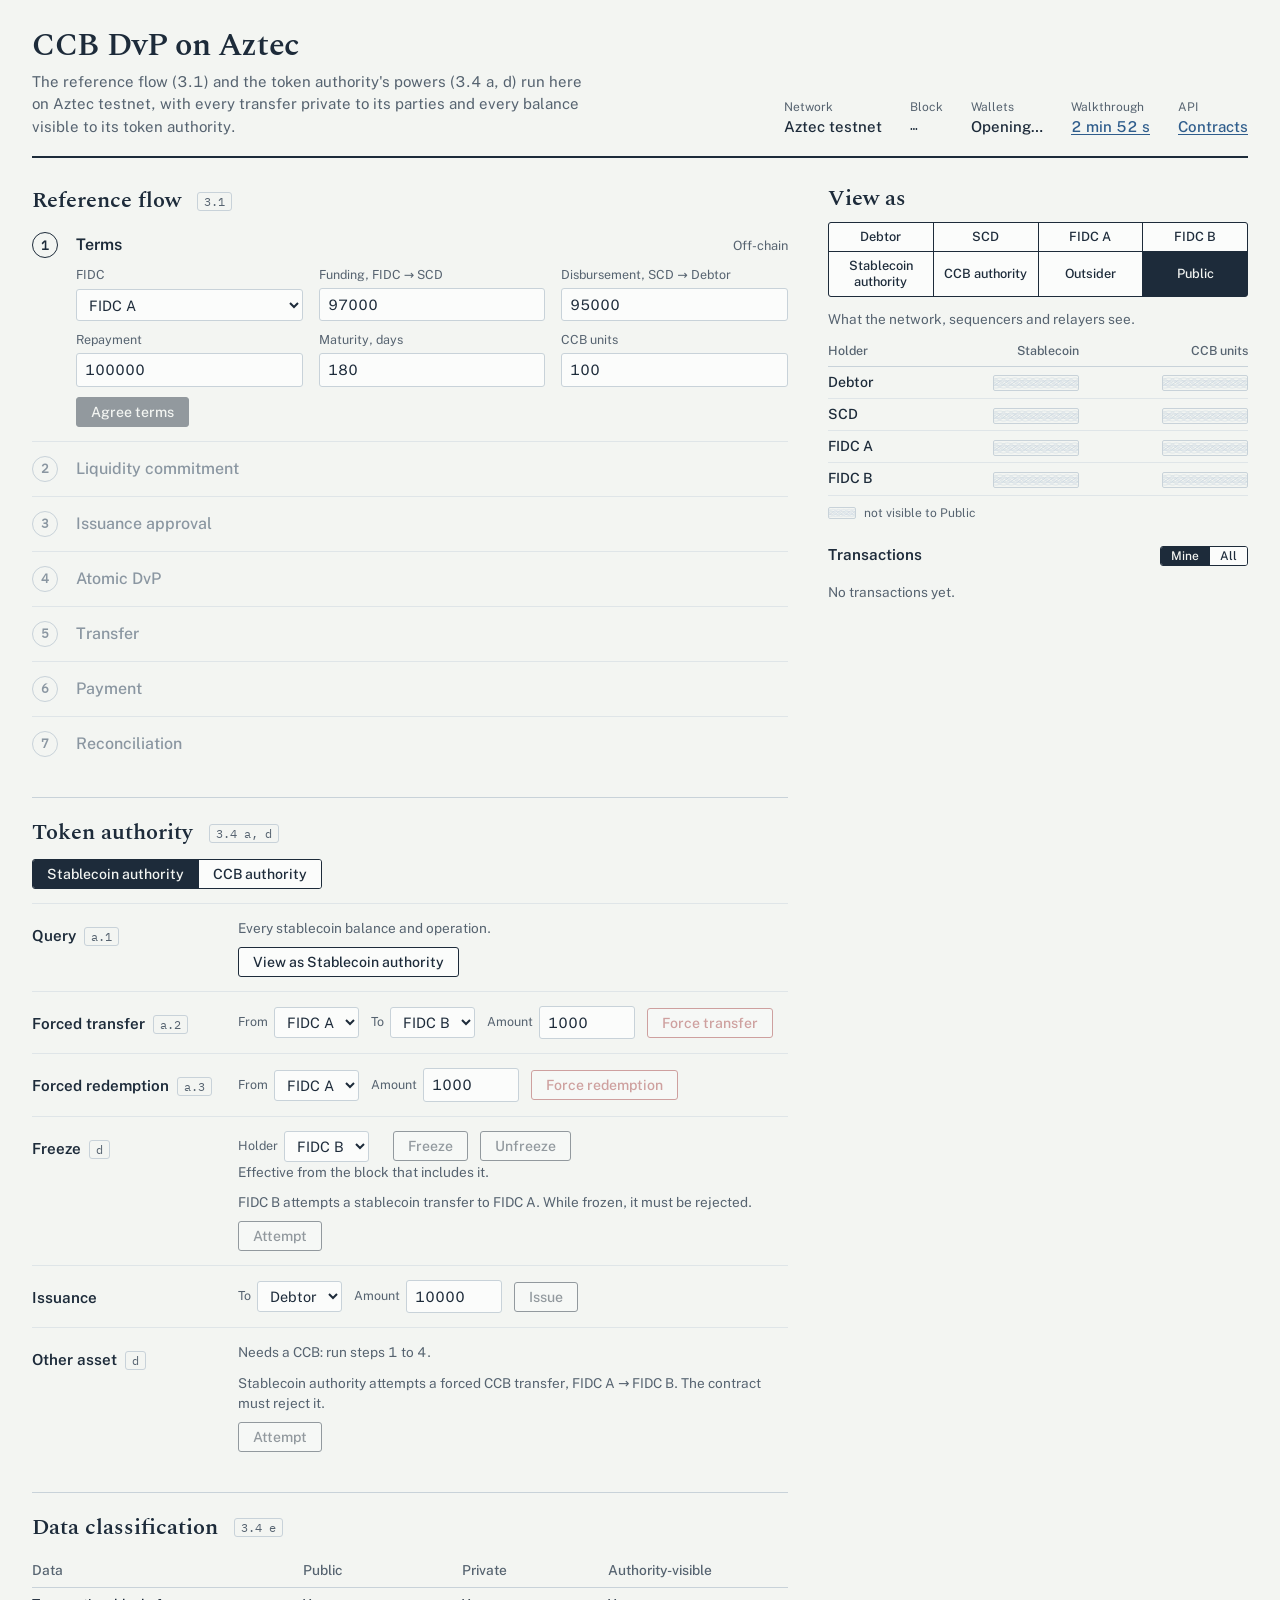
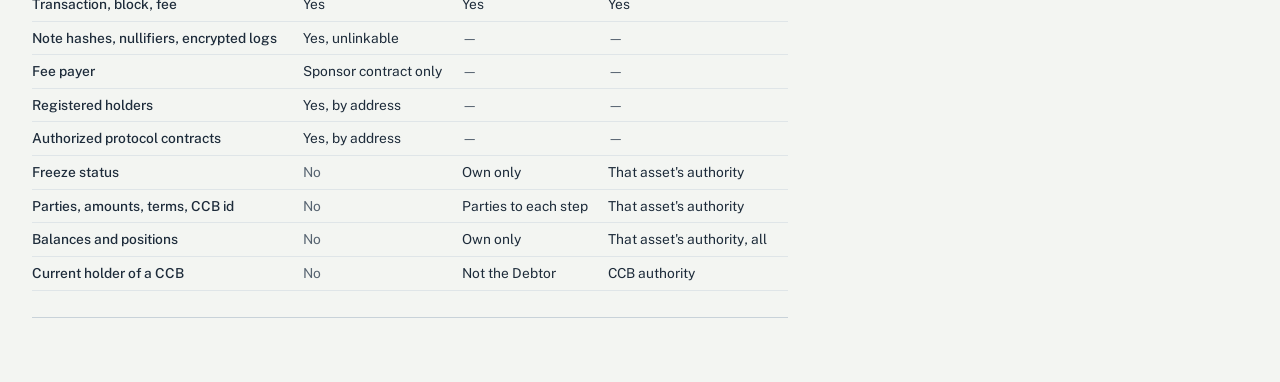
==== index.html @ a8e17a7b "One wallet for all institutions; page renders before the wallets open Co-Authored-By: Claude Opus 5." ====
<!doctype html>
<html lang="en">
  <head>
    <meta charset="UTF-8" />
    <meta name="viewport" content="width=device-width, initial-scale=1.0" />
    <title>CCB DvP on Aztec</title>
    <script>
      // Proving uses every core only in a cross-origin-isolated page. Where the host does not send the headers for it,
      // a service worker adds them; the page reloads once under it.
      if (!window.crossOriginIsolated && window.isSecureContext && 'serviceWorker' in navigator) {
        navigator.serviceWorker.register('coi-sw.js').then(function (registration) {
          if (navigator.serviceWorker.controller || sessionStorage.getItem('coi-reloaded')) return;
          var reload = function () {
            sessionStorage.setItem('coi-reloaded', '1');
            location.reload();
          };
          var worker = registration.active ? null : registration.installing || registration.waiting;
          if (!worker) return reload();
          worker.addEventListener('statechange', function () {
            if (worker.state === 'activated') reload();
          });
        });
      }
    </script>
    <script type="module" crossorigin src="./assets/demo-CccMQCyT.js"></script>
    <link rel="modulepreload" crossorigin href="./assets/client-Dk03ZQOG.js">
    <link rel="modulepreload" crossorigin href="./assets/narration-2aV3wpRt.js">
    <link rel="stylesheet" crossorigin href="./assets/client-BDe3JNSp.css">
  </head>
  <body>
    <div id="root"></div>
  </body>
</html>
---- assets/client-BDe3JNSp.css ----
@font-face{font-family:Spectral;font-style:normal;font-display:swap;font-weight:500;src:url(./spectral-cyrillic-ext-500-normal-bcG1qx3J.woff2) format("woff2"),url(./spectral-cyrillic-ext-500-normal-B5u3KHyE.woff) format("woff");unicode-range:U+0460-052F,U+1C80-1C8A,U+20B4,U+2DE0-2DFF,U+A640-A69F,U+FE2E-FE2F}@font-face{font-family:Spectral;font-style:normal;font-display:swap;font-weight:500;src:url(./spectral-cyrillic-500-normal-medSbGbm.woff2) format("woff2"),url(./spectral-cyrillic-500-normal-CNC_J6mt.woff) format("woff");unicode-range:U+0301,U+0400-045F,U+0490-0491,U+04B0-04B1,U+2116}@font-face{font-family:Spectral;font-style:normal;font-display:swap;font-weight:500;src:url(./spectral-vietnamese-500-normal-qnENts6X.woff2) format("woff2"),url(./spectral-vietnamese-500-normal-BfZg6KYt.woff) format("woff");unicode-range:U+0102-0103,U+0110-0111,U+0128-0129,U+0168-0169,U+01A0-01A1,U+01AF-01B0,U+0300-0301,U+0303-0304,U+0308-0309,U+0323,U+0329,U+1EA0-1EF9,U+20AB}@font-face{font-family:Spectral;font-style:normal;font-display:swap;font-weight:500;src:url(./spectral-latin-ext-500-normal-CC9VEg_t.woff2) format("woff2"),url(./spectral-latin-ext-500-normal-Bmnp8FUT.woff) format("woff");unicode-range:U+0100-02BA,U+02BD-02C5,U+02C7-02CC,U+02CE-02D7,U+02DD-02FF,U+0304,U+0308,U+0329,U+1D00-1DBF,U+1E00-1E9F,U+1EF2-1EFF,U+2020,U+20A0-20AB,U+20AD-20C0,U+2113,U+2C60-2C7F,U+A720-A7FF}@font-face{font-family:Spectral;font-style:normal;font-display:swap;font-weight:500;src:url(./spectral-latin-500-normal-nNjq7_Cd.woff2) format("woff2"),url(./spectral-latin-500-normal-PrYyf_gG.woff) format("woff");unicode-range:U+0000-00FF,U+0131,U+0152-0153,U+02BB-02BC,U+02C6,U+02DA,U+02DC,U+0304,U+0308,U+0329,U+2000-206F,U+20AC,U+2122,U+2191,U+2193,U+2212,U+2215,U+FEFF,U+FFFD}@font-face{font-family:Spectral;font-style:normal;font-display:swap;font-weight:600;src:url(./spectral-cyrillic-ext-600-normal-CvRHnPuy.woff2) format("woff2"),url(./spectral-cyrillic-ext-600-normal-BVATWin6.woff) format("woff");unicode-range:U+0460-052F,U+1C80-1C8A,U+20B4,U+2DE0-2DFF,U+A640-A69F,U+FE2E-FE2F}@font-face{font-family:Spectral;font-style:normal;font-display:swap;font-weight:600;src:url(./spectral-cyrillic-600-normal-Dl75bDKp.woff2) format("woff2"),url(./spectral-cyrillic-600-normal-veT-ELBO.woff) format("woff");unicode-range:U+0301,U+0400-045F,U+0490-0491,U+04B0-04B1,U+2116}@font-face{font-family:Spectral;font-style:normal;font-display:swap;font-weight:600;src:url(./spectral-vietnamese-600-normal-ZNiwCzjU.woff2) format("woff2"),url(./spectral-vietnamese-600-normal-esmjhrFa.woff) format("woff");unicode-range:U+0102-0103,U+0110-0111,U+0128-0129,U+0168-0169,U+01A0-01A1,U+01AF-01B0,U+0300-0301,U+0303-0304,U+0308-0309,U+0323,U+0329,U+1EA0-1EF9,U+20AB}@font-face{font-family:Spectral;font-style:normal;font-display:swap;font-weight:600;src:url(./spectral-latin-ext-600-normal-DKlDBbgb.woff2) format("woff2"),url(./spectral-latin-ext-600-normal-DnKmvInL.woff) format("woff");unicode-range:U+0100-02BA,U+02BD-02C5,U+02C7-02CC,U+02CE-02D7,U+02DD-02FF,U+0304,U+0308,U+0329,U+1D00-1DBF,U+1E00-1E9F,U+1EF2-1EFF,U+2020,U+20A0-20AB,U+20AD-20C0,U+2113,U+2C60-2C7F,U+A720-A7FF}@font-face{font-family:Spectral;font-style:normal;font-display:swap;font-weight:600;src:url(./spectral-latin-600-normal-DE3OxvnQ.woff2) format("woff2"),url(./spectral-latin-600-normal-DXnQJnYb.woff) format("woff");unicode-range:U+0000-00FF,U+0131,U+0152-0153,U+02BB-02BC,U+02C6,U+02DA,U+02DC,U+0304,U+0308,U+0329,U+2000-206F,U+20AC,U+2122,U+2191,U+2193,U+2212,U+2215,U+FEFF,U+FFFD}@font-face{font-family:Public Sans;font-style:normal;font-display:swap;font-weight:400;src:url(./public-sans-vietnamese-400-normal-TxZB8OSn.woff2) format("woff2"),url(./public-sans-vietnamese-400-normal-BO1meqcx.woff) format("woff");unicode-range:U+0102-0103,U+0110-0111,U+0128-0129,U+0168-0169,U+01A0-01A1,U+01AF-01B0,U+0300-0301,U+0303-0304,U+0308-0309,U+0323,U+0329,U+1EA0-1EF9,U+20AB}@font-face{font-family:Public Sans;font-style:normal;font-display:swap;font-weight:400;src:url(./public-sans-latin-ext-400-normal-mk90oQqJ.woff2) format("woff2"),url(./public-sans-latin-ext-400-normal-B02wwOdZ.woff) format("woff");unicode-range:U+0100-02BA,U+02BD-02C5,U+02C7-02CC,U+02CE-02D7,U+02DD-02FF,U+0304,U+0308,U+0329,U+1D00-1DBF,U+1E00-1E9F,U+1EF2-1EFF,U+2020,U+20A0-20AB,U+20AD-20C0,U+2113,U+2C60-2C7F,U+A720-A7FF}@font-face{font-family:Public Sans;font-style:normal;font-display:swap;font-weight:400;src:url(./public-sans-latin-400-normal-8Rpg0ruU.woff2) format("woff2"),url(./public-sans-latin-400-normal-SBbinRkI.woff) format("woff");unicode-range:U+0000-00FF,U+0131,U+0152-0153,U+02BB-02BC,U+02C6,U+02DA,U+02DC,U+0304,U+0308,U+0329,U+2000-206F,U+20AC,U+2122,U+2191,U+2193,U+2212,U+2215,U+FEFF,U+FFFD}@font-face{font-family:Public Sans;font-style:normal;font-display:swap;font-weight:500;src:url(./public-sans-vietnamese-500-normal-DjztbcKe.woff2) format("woff2"),url(./public-sans-vietnamese-500-normal-CXYe29CY.woff) format("woff");unicode-range:U+0102-0103,U+0110-0111,U+0128-0129,U+0168-0169,U+01A0-01A1,U+01AF-01B0,U+0300-0301,U+0303-0304,U+0308-0309,U+0323,U+0329,U+1EA0-1EF9,U+20AB}@font-face{font-family:Public Sans;font-style:normal;font-display:swap;font-weight:500;src:url(./public-sans-latin-ext-500-normal-DC-z7ASZ.woff2) format("woff2"),url(./public-sans-latin-ext-500-normal-BHCCp-na.woff) format("woff");unicode-range:U+0100-02BA,U+02BD-02C5,U+02C7-02CC,U+02CE-02D7,U+02DD-02FF,U+0304,U+0308,U+0329,U+1D00-1DBF,U+1E00-1E9F,U+1EF2-1EFF,U+2020,U+20A0-20AB,U+20AD-20C0,U+2113,U+2C60-2C7F,U+A720-A7FF}@font-face{font-family:Public Sans;font-style:normal;font-display:swap;font-weight:500;src:url(./public-sans-latin-500-normal-NlrCPXnF.woff2) format("woff2"),url(./public-sans-latin-500-normal-vCxiVFAq.woff) format("woff");unicode-range:U+0000-00FF,U+0131,U+0152-0153,U+02BB-02BC,U+02C6,U+02DA,U+02DC,U+0304,U+0308,U+0329,U+2000-206F,U+20AC,U+2122,U+2191,U+2193,U+2212,U+2215,U+FEFF,U+FFFD}@font-face{font-family:Public Sans;font-style:normal;font-display:swap;font-weight:600;src:url(./public-sans-vietnamese-600-normal-P4BtCUdw.woff2) format("woff2"),url(./public-sans-vietnamese-600-normal-CcnAzmUX.woff) format("woff");unicode-range:U+0102-0103,U+0110-0111,U+0128-0129,U+0168-0169,U+01A0-01A1,U+01AF-01B0,U+0300-0301,U+0303-0304,U+0308-0309,U+0323,U+0329,U+1EA0-1EF9,U+20AB}@font-face{font-family:Public Sans;font-style:normal;font-display:swap;font-weight:600;src:url(./public-sans-latin-ext-600-normal-DchWdWJ_.woff2) format("woff2"),url(./public-sans-latin-ext-600-normal-DfkbVac2.woff) format("woff");unicode-range:U+0100-02BA,U+02BD-02C5,U+02C7-02CC,U+02CE-02D7,U+02DD-02FF,U+0304,U+0308,U+0329,U+1D00-1DBF,U+1E00-1E9F,U+1EF2-1EFF,U+2020,U+20A0-20AB,U+20AD-20C0,U+2113,U+2C60-2C7F,U+A720-A7FF}@font-face{font-family:Public Sans;font-style:normal;font-display:swap;font-weight:600;src:url(./public-sans-latin-600-normal-Fru-LXNs.woff2) format("woff2"),url(./public-sans-latin-600-normal-BR59oU-I.woff) format("woff");unicode-range:U+0000-00FF,U+0131,U+0152-0153,U+02BB-02BC,U+02C6,U+02DA,U+02DC,U+0304,U+0308,U+0329,U+2000-206F,U+20AC,U+2122,U+2191,U+2193,U+2212,U+2215,U+FEFF,U+FFFD}@font-face{font-family:IBM Plex Mono;font-style:normal;font-display:swap;font-weight:400;src:url(./ibm-plex-mono-cyrillic-ext-400-normal-xuaO2J-f.woff2) format("woff2"),url(./ibm-plex-mono-cyrillic-ext-400-normal-DMdlQ8Kv.woff) format("woff");unicode-range:U+0460-052F,U+1C80-1C8A,U+20B4,U+2DE0-2DFF,U+A640-A69F,U+FE2E-FE2F}@font-face{font-family:IBM Plex Mono;font-style:normal;font-display:swap;font-weight:400;src:url(./ibm-plex-mono-cyrillic-400-normal-BSMlKf0J.woff2) format("woff2"),url(./ibm-plex-mono-cyrillic-400-normal-CEL4l2ZJ.woff) format("woff");unicode-range:U+0301,U+0400-045F,U+0490-0491,U+04B0-04B1,U+2116}@font-face{font-family:IBM Plex Mono;font-style:normal;font-display:swap;font-weight:400;src:url(./ibm-plex-mono-vietnamese-400-normal-BulugwFq.woff2) format("woff2"),url(./ibm-plex-mono-vietnamese-400-normal-DDuiU_S-.woff) format("woff");unicode-range:U+0102-0103,U+0110-0111,U+0128-0129,U+0168-0169,U+01A0-01A1,U+01AF-01B0,U+0300-0301,U+0303-0304,U+0308-0309,U+0323,U+0329,U+1EA0-1EF9,U+20AB}@font-face{font-family:IBM Plex Mono;font-style:normal;font-display:swap;font-weight:400;src:url(./ibm-plex-mono-latin-ext-400-normal-BmRBH3aV.woff2) format("woff2"),url(./ibm-plex-mono-latin-ext-400-normal-D3D2R8hC.woff) format("woff");unicode-range:U+0100-02BA,U+02BD-02C5,U+02C7-02CC,U+02CE-02D7,U+02DD-02FF,U+0304,U+0308,U+0329,U+1D00-1DBF,U+1E00-1E9F,U+1EF2-1EFF,U+2020,U+20A0-20AB,U+20AD-20C0,U+2113,U+2C60-2C7F,U+A720-A7FF}@font-face{font-family:IBM Plex Mono;font-style:normal;font-display:swap;font-weight:400;src:url(./ibm-plex-mono-latin-400-normal-DMJ8VG8y.woff2) format("woff2"),url(./ibm-plex-mono-latin-400-normal-CvHOgSBP.woff) format("woff");unicode-range:U+0000-00FF,U+0131,U+0152-0153,U+02BB-02BC,U+02C6,U+02DA,U+02DC,U+0304,U+0308,U+0329,U+2000-206F,U+20AC,U+2122,U+2191,U+2193,U+2212,U+2215,U+FEFF,U+FFFD}:root{--paper: #f3f5f2;--raised: #fbfcfb;--ink: #1d2b3a;--soft: #566370;--faint: #8a96a1;--blue: #2f5d8c;--blue-wash: rgba(47, 93, 140, .1);--green: #2e7d6b;--green-wash: rgba(46, 125, 107, .1);--red: #a23b3b;--red-wash: rgba(162, 59, 59, .08);--amber: #8a6418;--rule: #c8d2d9;--rule-fine: #dfe5e8;--serif: "Spectral", Georgia, serif;--sans: "Public Sans", system-ui, sans-serif;--mono: "IBM Plex Mono", ui-monospace, monospace;color-scheme:light}*{box-sizing:border-box}html{background:var(--paper)}body{margin:0;font:15px/1.5 var(--sans);color:var(--ink);font-variant-numeric:tabular-nums}h1,h2{font-family:var(--serif);font-weight:600;line-height:1.15;margin:0}h1{font-size:2rem;letter-spacing:-.01em}h2{font-size:1.4rem}h3{font-size:.95rem;font-weight:600;margin:0}p{margin:0}a{color:var(--blue);text-underline-offset:2px}.mono{font-family:var(--mono);font-size:.86em}.muted{color:var(--soft)}.num{text-align:right}:focus-visible{outline:2px solid var(--blue);outline-offset:2px}.page{max-width:1320px;margin:0 auto;padding:28px 32px 64px}.masthead{display:flex;justify-content:space-between;align-items:flex-end;gap:32px;padding-bottom:18px;border-bottom:2px solid var(--ink)}.standfirst{margin-top:6px;color:var(--soft);max-width:62ch}.network{display:flex;gap:28px;margin:0}.network dt{font-size:.75rem;color:var(--soft)}.network dd{margin:0;font-weight:500}.starting{padding:64px 0;color:var(--soft)}.layout{display:grid;grid-template-columns:minmax(0,1fr) 420px;gap:40px;align-items:start;margin-top:8px}.side{position:sticky;top:16px;max-height:calc(100vh - 32px);overflow-y:auto;padding-top:20px}.flow{padding:22px 0 26px;border-bottom:1px solid var(--rule)}.section-head{display:flex;justify-content:space-between;align-items:baseline;gap:16px;margin-bottom:14px}.section-head.small{margin:22px 0 8px}.section-aside{display:flex;align-items:baseline;gap:12px;font-size:.85rem}.ref{margin-left:10px;padding:1px 6px;border:1px solid var(--rule);border-radius:3px;font:500 .72rem/1.4 var(--mono);color:var(--soft);vertical-align:middle;white-space:nowrap}h3 .ref{margin-left:8px}.steps{list-style:none;margin:0;padding:0}.step{display:grid;grid-template-columns:30px minmax(0,1fr);gap:14px;padding:14px 0;border-top:1px solid var(--rule-fine)}.step:first-child{border-top:none;padding-top:4px}.step-n{width:26px;height:26px;border:1.5px solid var(--ink);border-radius:50%;display:grid;place-items:center;font:600 .8rem var(--mono)}.step.waiting .step-n{border-color:var(--rule);color:var(--faint)}.step.waiting h3{color:var(--faint);font-weight:500}.step-body>*+*{margin-top:8px}.step-head{display:flex;justify-content:space-between;align-items:baseline;gap:12px;min-height:26px}.step-head h3{font-size:1rem;line-height:26px}.optional{margin-left:8px;font-size:.75rem;font-weight:400;color:var(--soft)}.actor{font-size:.8rem;color:var(--soft);white-space:nowrap}.terms{display:grid;grid-template-columns:repeat(auto-fit,minmax(150px,1fr));gap:10px 24px;margin:0}.terms dt{font-size:.75rem;color:var(--soft)}.terms dd{margin:0;font-weight:600}.legs{border-collapse:collapse;min-width:360px}.legs th,.legs td{padding:3px 18px 3px 0;border-bottom:1px solid var(--rule-fine);text-align:left;font-weight:400}.legs th{color:var(--soft);font-size:.85rem}.legs td.num{text-align:right;padding-right:0;font-weight:600}.complete{display:flex;align-items:center;gap:16px;padding:14px 0 0 44px}.fields{display:grid;grid-template-columns:repeat(auto-fit,minmax(170px,1fr));gap:10px 16px}.field{display:grid;gap:3px;font-size:.78rem;color:var(--soft)}.field.inline{display:inline-flex;align-items:center;gap:6px}input,select{font:inherit;font-size:.9rem;color:var(--ink);background:var(--raised);border:1px solid var(--rule);border-radius:3px;padding:5px 8px}.field.inline input{width:96px}.controls{display:flex;flex-wrap:wrap;align-items:center;gap:8px 12px;margin-top:10px}.controls .note{flex-basis:100%}button{font:500 .88rem var(--sans);color:var(--ink);background:var(--raised);border:1px solid var(--ink);border-radius:3px;padding:6px 14px;cursor:pointer}button:hover:not(:disabled){background:var(--blue-wash)}button.primary{background:var(--ink);color:var(--paper)}button.primary:hover:not(:disabled){background:var(--blue);border-color:var(--blue)}button.seal{border-color:var(--red);color:var(--red)}button.seal:hover:not(:disabled){background:var(--red-wash)}button:disabled{opacity:.45;cursor:not-allowed}button.quiet{border:none;background:none;padding:0;color:var(--blue);text-decoration:underline;text-underline-offset:2px}.note{font-size:.85rem;color:var(--soft)}.state{font-size:.85rem;font-weight:500}.outcome{font-size:.88rem;padding:6px 10px;border-left:3px solid;margin-top:10px}.outcome.running{display:flex;align-items:center;gap:8px;border-color:var(--amber);color:var(--amber);background:#8a641812}.outcome.done{border-color:var(--green);background:var(--green-wash)}.outcome.done>*+*{margin-top:6px}.outcome.failed{border-color:var(--red);background:var(--red-wash);color:var(--red)}.outcome.expected{border-color:var(--green);background:var(--green-wash)}.pulse{width:8px;height:8px;border-radius:50%;background:currentColor;animation:pulse 1.2s ease-in-out infinite}@keyframes pulse{50%{opacity:.25}}.seen{display:flex;flex-wrap:wrap;align-items:center;gap:4px;font-size:.75rem}.seen.pending{color:var(--soft)}.seen-label{color:var(--soft);margin-right:4px}.chip{padding:1px 7px;border-radius:10px;border:1px solid var(--rule);white-space:nowrap}.chip.on{background:var(--ink);border-color:var(--ink);color:var(--paper)}.chip.off{color:var(--faint);text-decoration:line-through}.segmented,.viewers,.toggle{display:inline-flex;border:1px solid var(--ink);border-radius:3px;overflow:hidden}.segmented button,.viewers button,.toggle button{border:none;border-radius:0;background:var(--raised)}.segmented button+button,.toggle button+button{border-left:1px solid var(--ink)}.segmented button.on,.viewers button.on,.toggle button.on{background:var(--ink);color:var(--paper)}.power{display:grid;grid-template-columns:190px minmax(0,1fr);gap:16px;padding:14px 0;border-top:1px solid var(--rule-fine)}.segmented+.power{margin-top:14px}.power h3{padding-top:7px}.power-body>.controls:first-child{margin-top:0}table{border-collapse:collapse}.classification{width:100%;font-size:.86rem}.classification th,.classification td{text-align:left;padding:6px 12px 6px 0;border-bottom:1px solid var(--rule-fine);vertical-align:top}.classification thead th{font-weight:500;color:var(--soft);border-bottom:1px solid var(--rule)}.classification tbody th{font-weight:500}.lens .section-head{margin-bottom:10px}.viewers{display:grid;grid-template-columns:repeat(4,1fr);background:var(--ink);gap:1px;width:100%}.viewers button{font-size:.8rem;padding:6px 4px;line-height:1.25}.caption{margin:12px 0 8px;font-size:.85rem;color:var(--soft)}.balances,.public{width:100%;font-size:.88rem}.balances th,.balances td,.public th,.public td{padding:5px 0;border-bottom:1px solid var(--rule-fine);text-align:left}.balances td,.public th,.public td{padding-left:10px}.public th:first-child,.public td:first-child{padding-left:0}.balances th.num,.balances td.num,.public th.num,.public td.num{text-align:right}.balances thead th,.public thead th{font-weight:500;font-size:.78rem;color:var(--soft);border-bottom:1px solid var(--rule)}.balances tbody th{font-weight:500}.balances tr.own th,.balances tr.own td{background:var(--blue-wash)}.balances tr.own th{padding-left:6px}.hidden-value{display:inline-block;width:86px;height:16px;vertical-align:middle;background-image:var(--guilloche-fine);background-size:auto 100%;border:1px solid var(--rule);border-radius:2px}.legend{display:flex;align-items:center;gap:8px;margin-top:8px;font-size:.75rem;color:var(--soft)}.legend .hidden-value{width:28px;height:12px}.toggle button{font-size:.75rem;padding:2px 10px}.ops{list-style:none;margin:0;padding:0;font-size:.85rem}.ops li{display:flex;justify-content:space-between;gap:12px;padding:5px 0;border-bottom:1px solid var(--rule-fine)}.ops li a{white-space:nowrap}.public td.clean{color:var(--green)}.public td.leak{color:var(--red);font-weight:600}.empty{font-size:.85rem;color:var(--soft);padding:6px 0}@media(max-width:1023px){.layout{grid-template-columns:minmax(0,1fr)}.side{position:static;max-height:none;overflow:visible;border-top:2px solid var(--ink)}}@media(max-width:640px){.page{padding:18px 16px 48px}.masthead{flex-direction:column;align-items:flex-start;gap:14px}.power{grid-template-columns:minmax(0,1fr);gap:6px}.legs{min-width:0;width:100%}}@media(prefers-reduced-motion:reduce){.pulse{animation:none}}
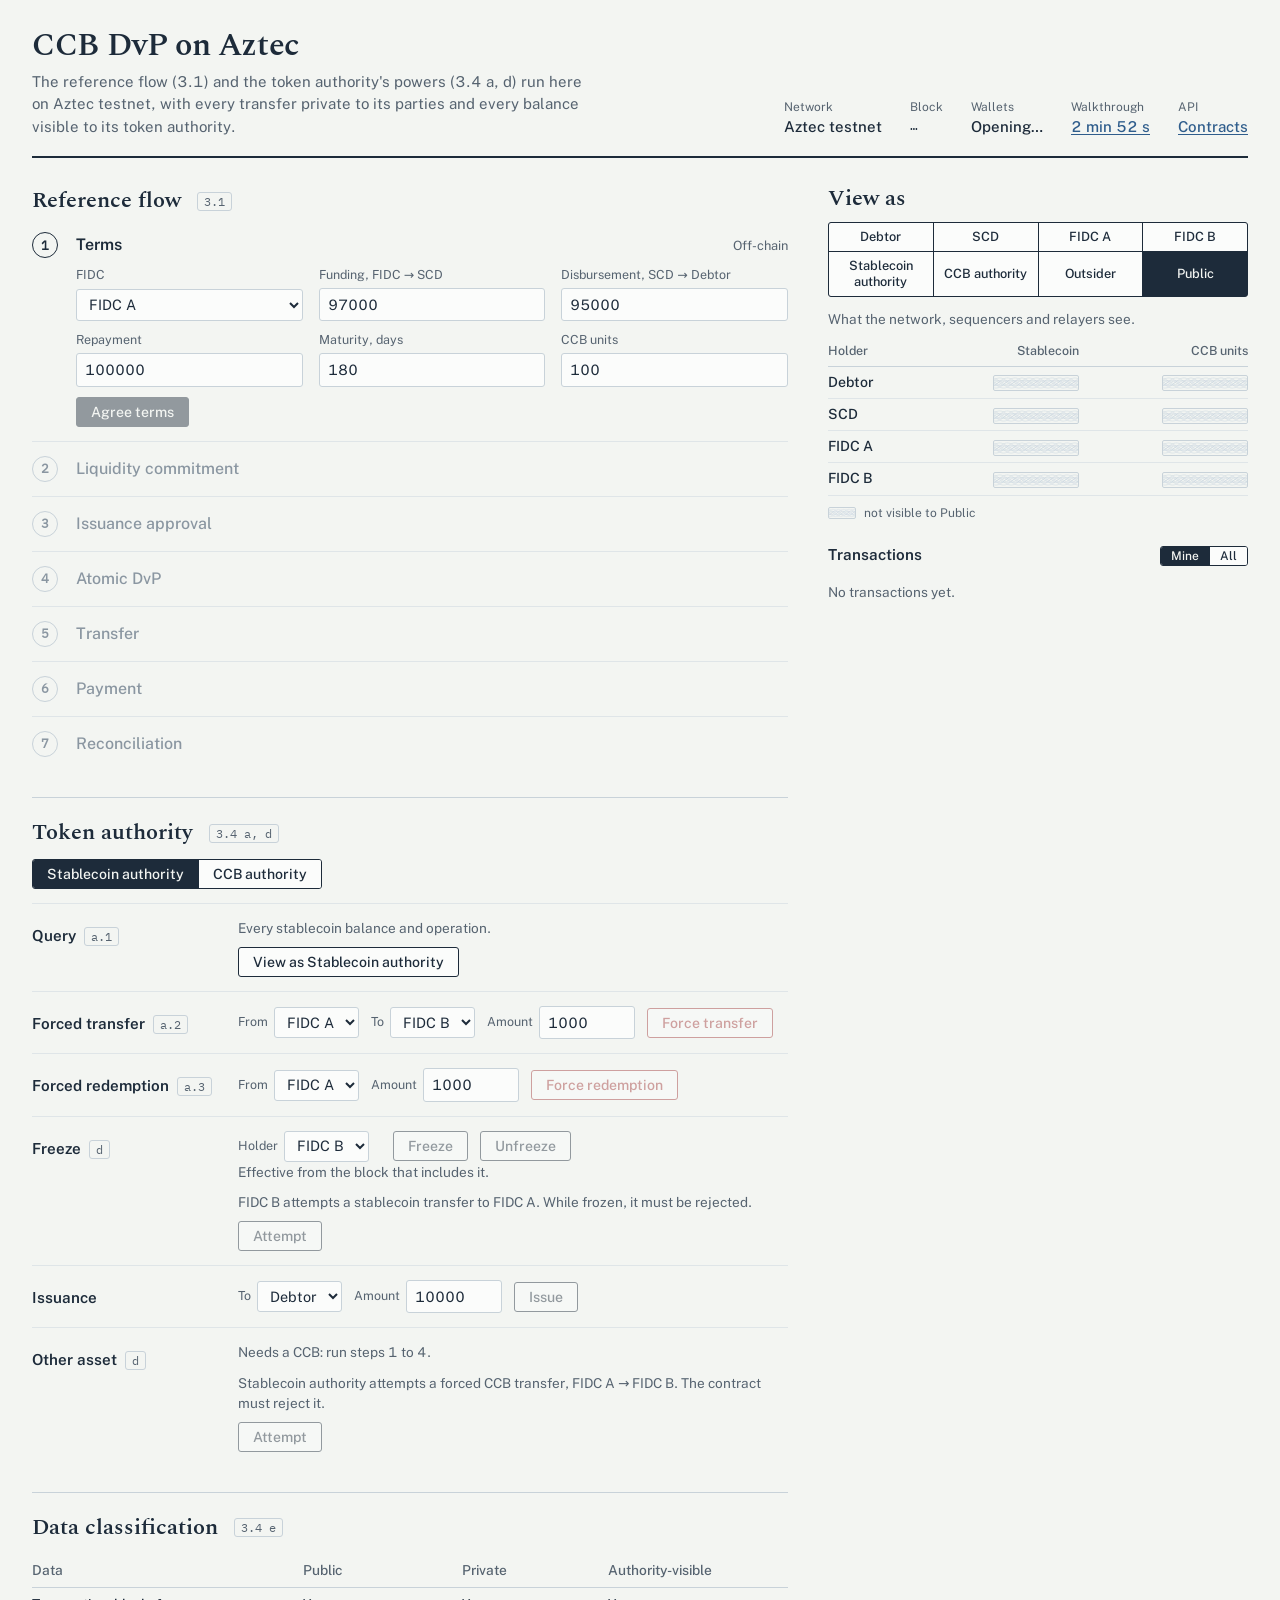
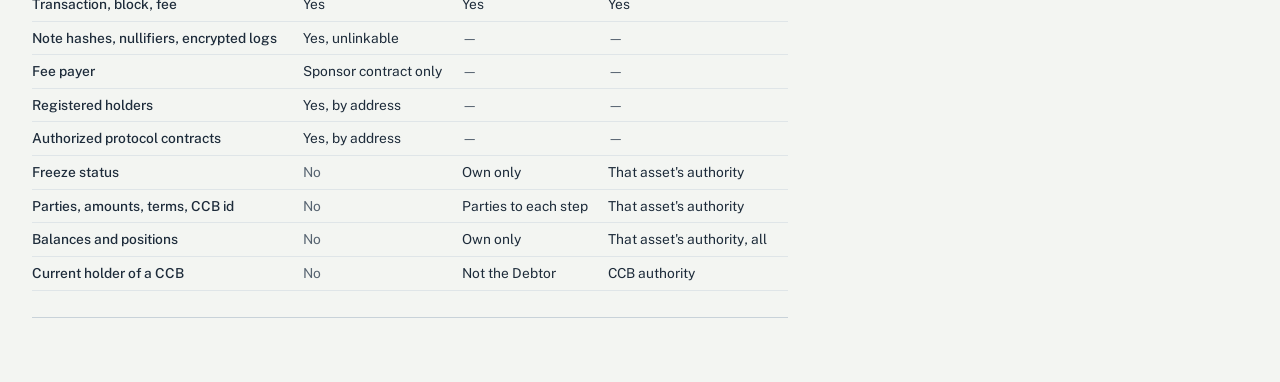
==== commit 9208fd69: "Register the shared wallet's accounts and contracts one at a time Co-Authored-By: Claude Opus 5.5 <n" ====
--- a/index.html
+++ b/index.html
@@ -22,7 +22,7 @@
         });
       }
     </script>
-    <script type="module" crossorigin src="./assets/demo-CccMQCyT.js"></script>
+    <script type="module" crossorigin src="./assets/demo-Cw8kBKLY.js"></script>
     <link rel="modulepreload" crossorigin href="./assets/client-Dk03ZQOG.js">
     <link rel="modulepreload" crossorigin href="./assets/narration-2aV3wpRt.js">
     <link rel="stylesheet" crossorigin href="./assets/client-BDe3JNSp.css">
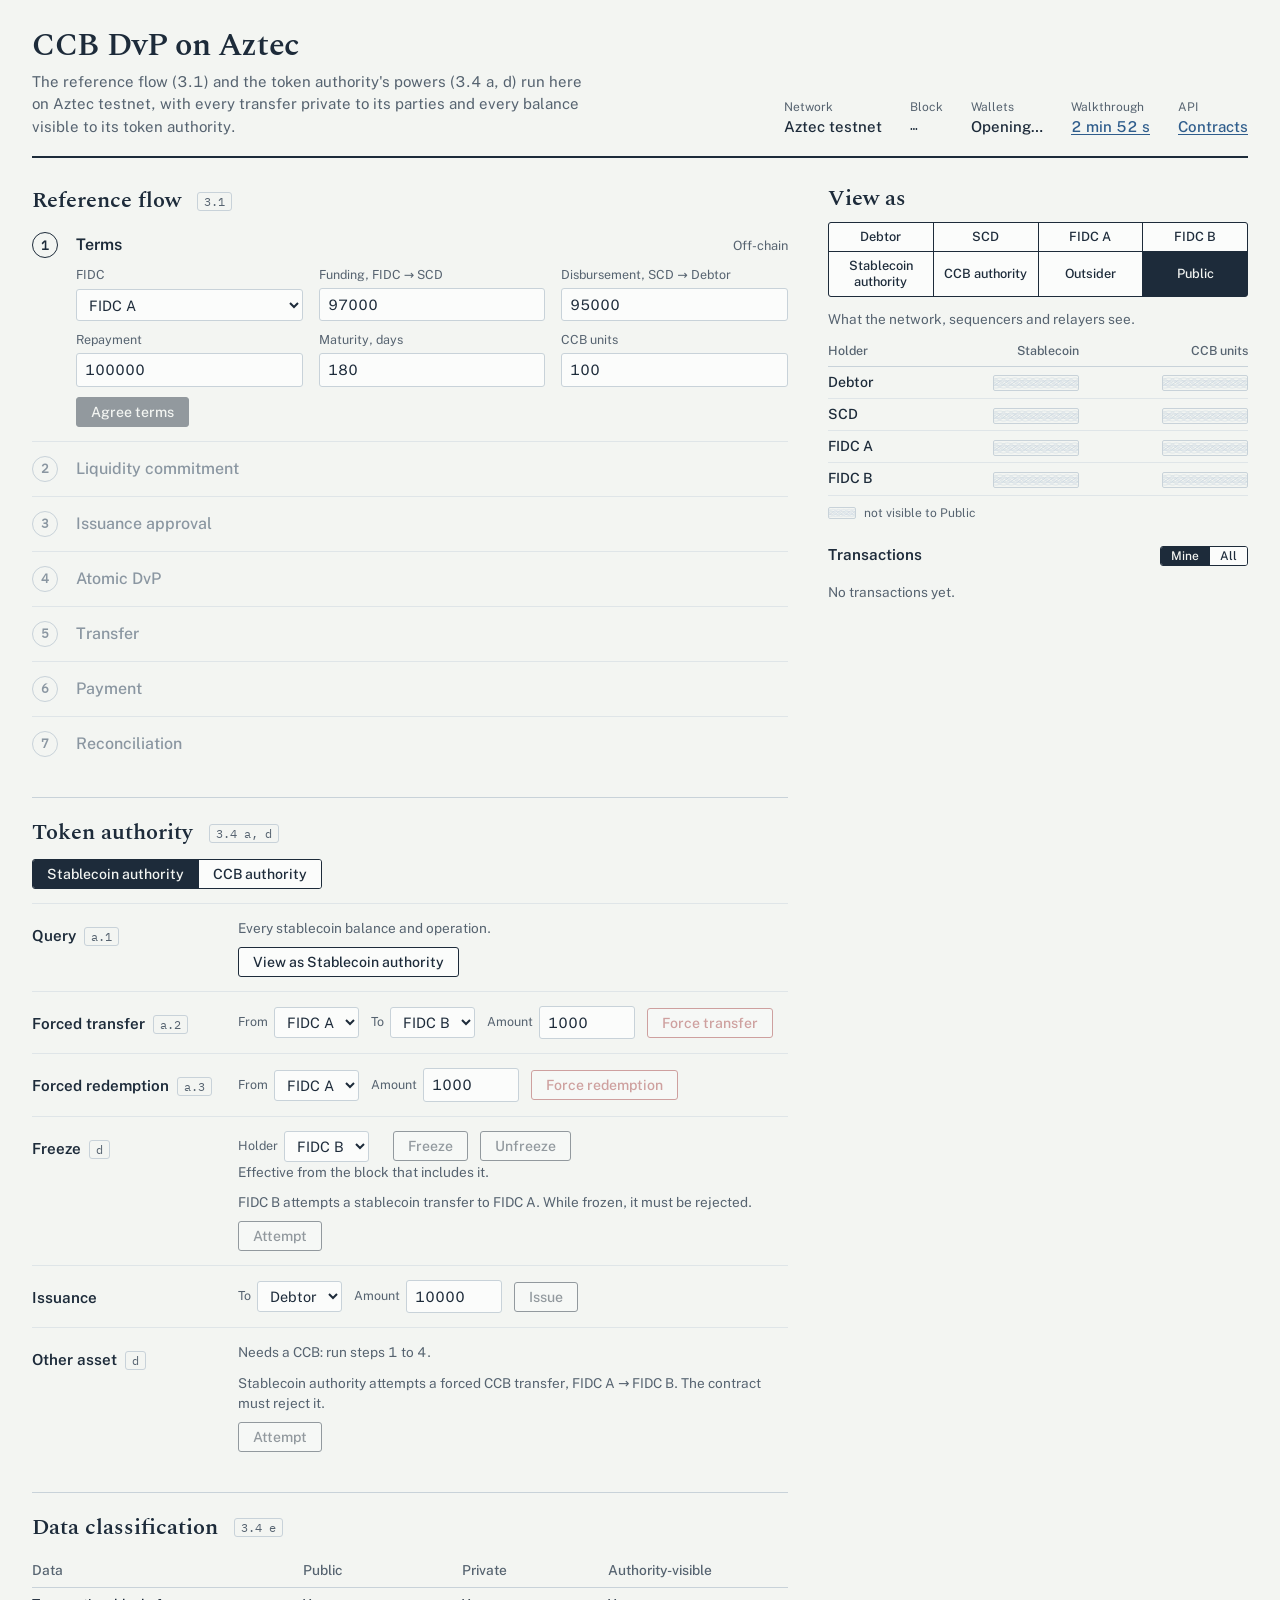
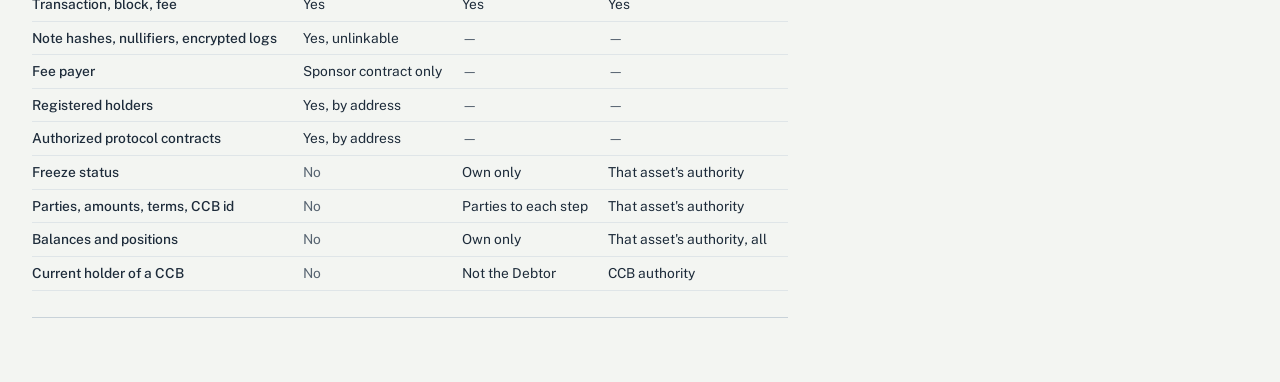
==== commit 5c2880d8: "Native UTF-8 and base64 for large buffers Co-Authored-By: Claude Opus 5.5 <noreply@anthropic.com>" ====
--- a/index.html
+++ b/index.html
@@ -22,7 +22,7 @@
         });
       }
     </script>
-    <script type="module" crossorigin src="./assets/demo-Cw8kBKLY.js"></script>
+    <script type="module" crossorigin src="./assets/demo-ar-irBfv.js"></script>
     <link rel="modulepreload" crossorigin href="./assets/client-Dk03ZQOG.js">
     <link rel="modulepreload" crossorigin href="./assets/narration-2aV3wpRt.js">
     <link rel="stylesheet" crossorigin href="./assets/client-BDe3JNSp.css">
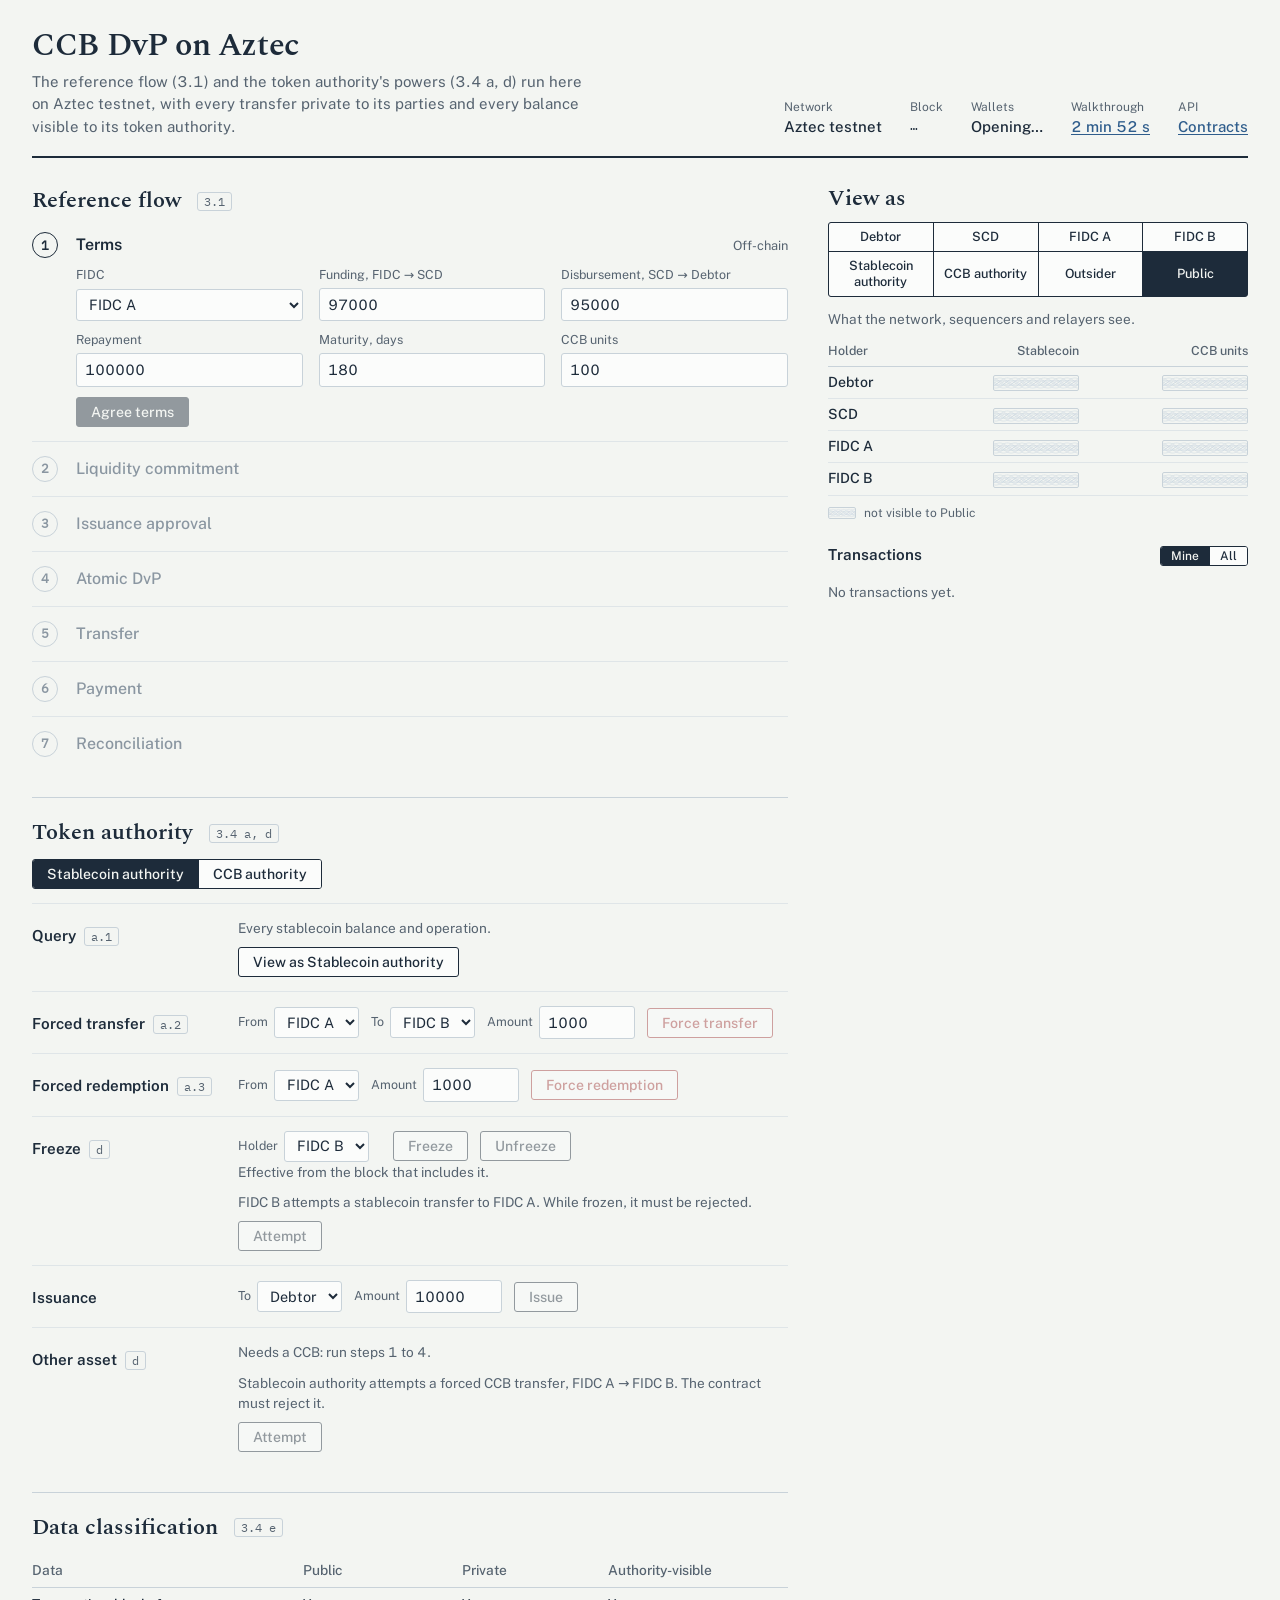
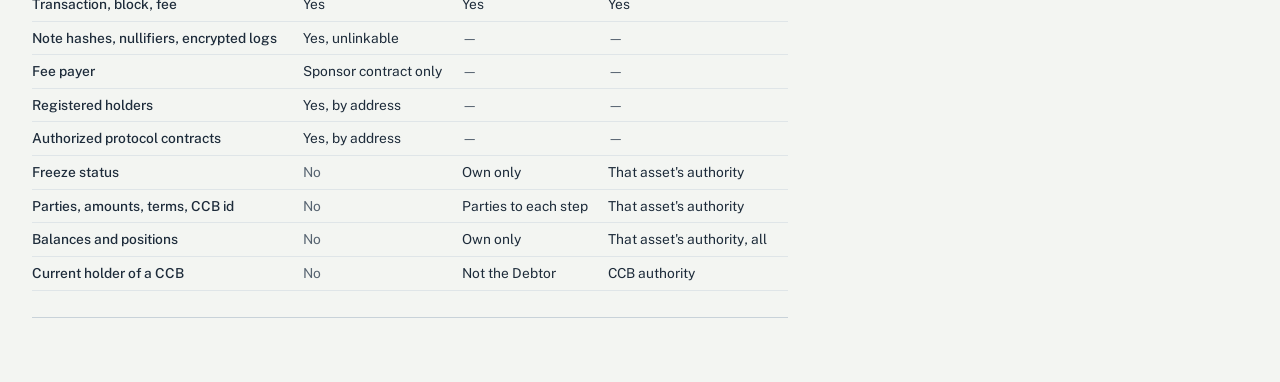
==== commit 4ab1696f: "Faster start: one wallet, contract classes precomputed, artifacts without debug data, blobs in memor" ====
--- a/index.html
+++ b/index.html
@@ -22,7 +22,7 @@
         });
       }
     </script>
-    <script type="module" crossorigin src="./assets/demo-ar-irBfv.js"></script>
+    <script type="module" crossorigin src="./assets/demo-8kyQeUQr.js"></script>
     <link rel="modulepreload" crossorigin href="./assets/client-Dk03ZQOG.js">
     <link rel="modulepreload" crossorigin href="./assets/narration-2aV3wpRt.js">
     <link rel="stylesheet" crossorigin href="./assets/client-BDe3JNSp.css">
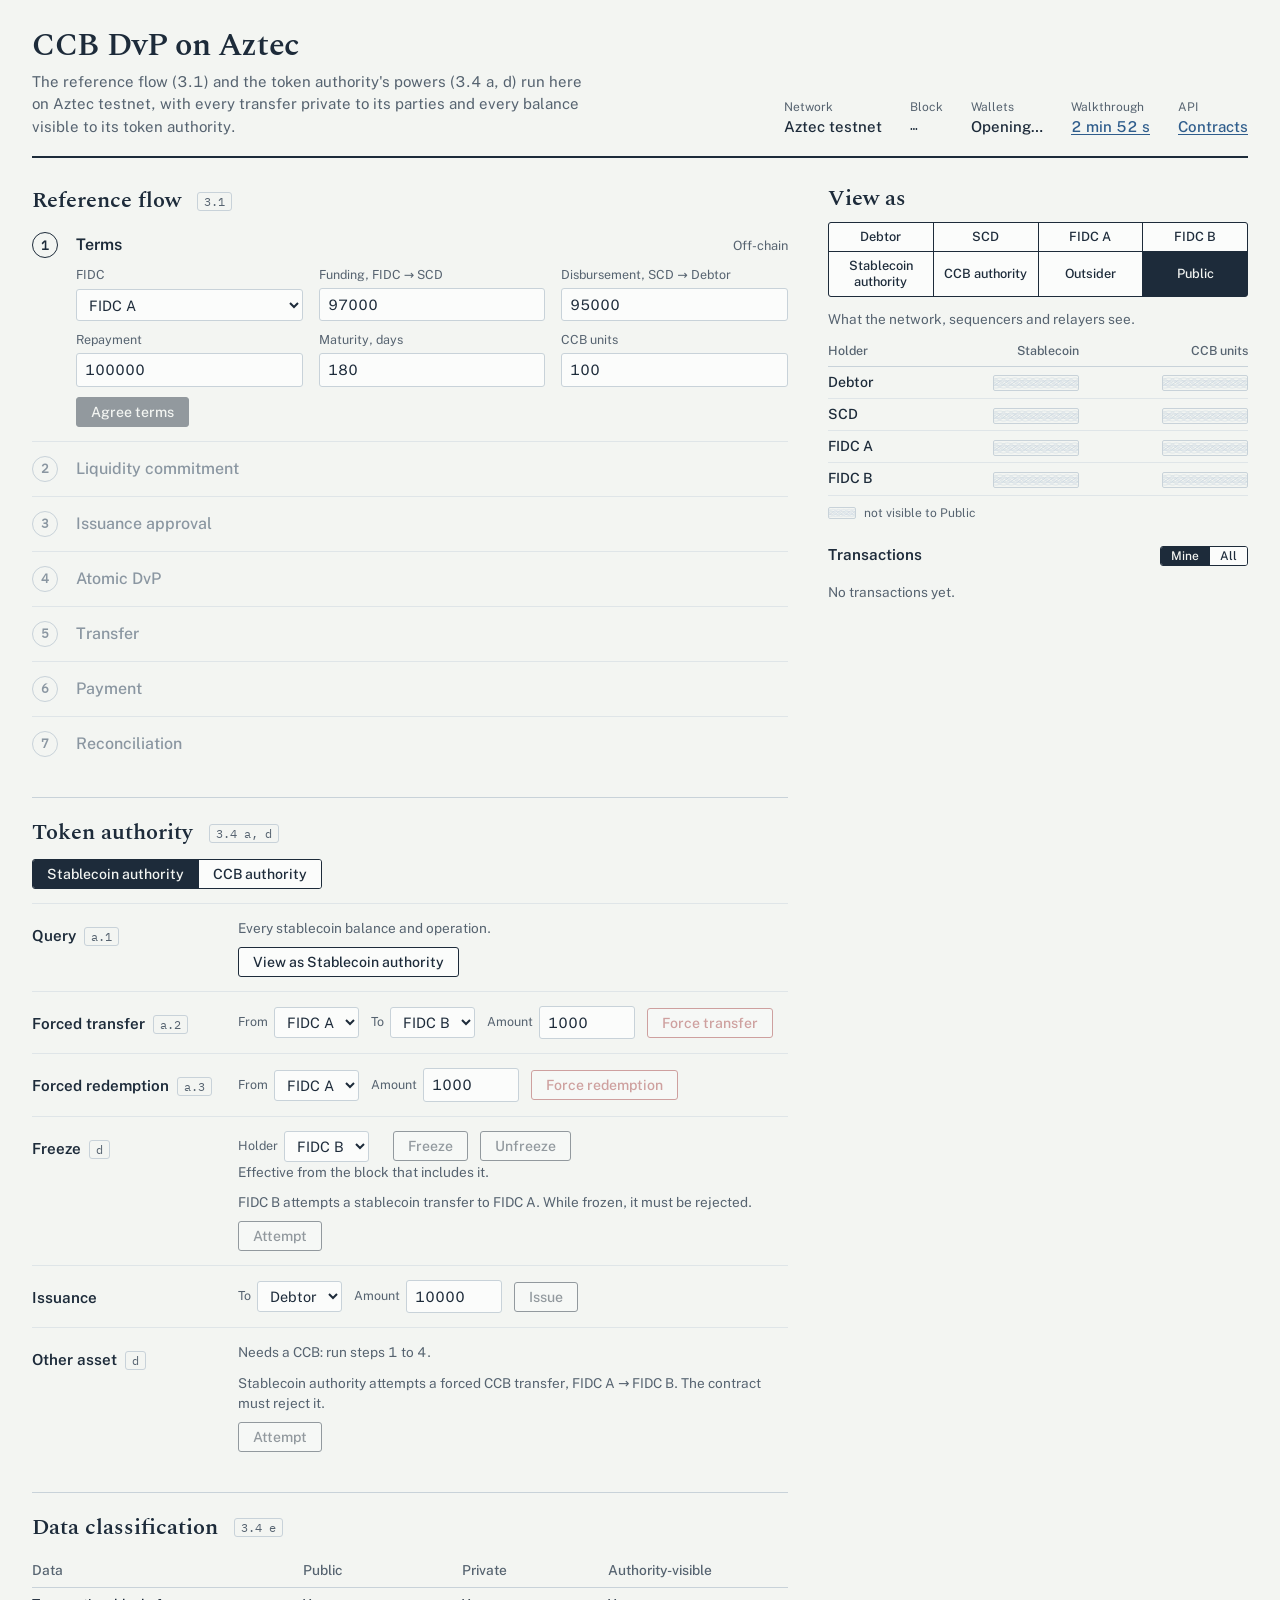
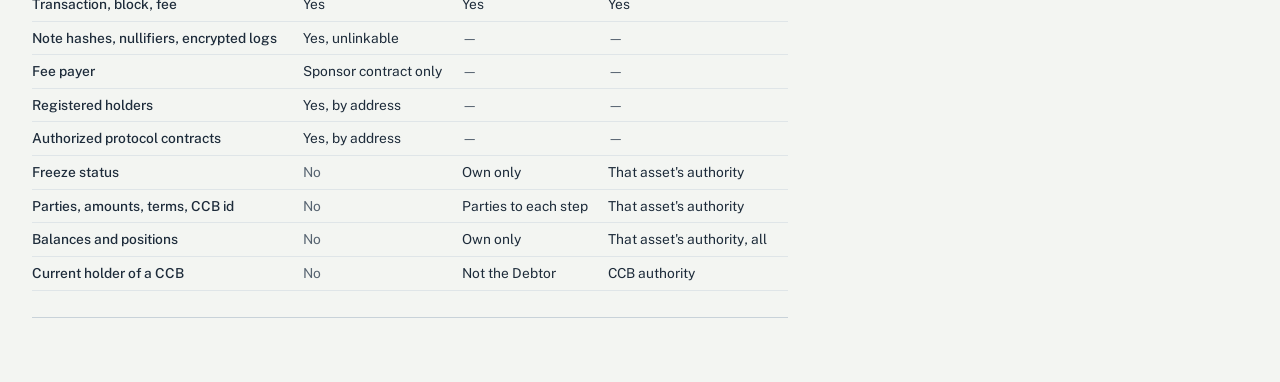
==== commit 649dd680: "Each visit starts afresh; wallets keep their synced state between visits Co-Authored-By: Claude Opus" ====
--- a/index.html
+++ b/index.html
@@ -22,7 +22,7 @@
         });
       }
     </script>
-    <script type="module" crossorigin src="./assets/demo-8kyQeUQr.js"></script>
+    <script type="module" crossorigin src="./assets/demo-ytn3UoC8.js"></script>
     <link rel="modulepreload" crossorigin href="./assets/client-Dk03ZQOG.js">
     <link rel="modulepreload" crossorigin href="./assets/narration-2aV3wpRt.js">
     <link rel="stylesheet" crossorigin href="./assets/client-BDe3JNSp.css">
